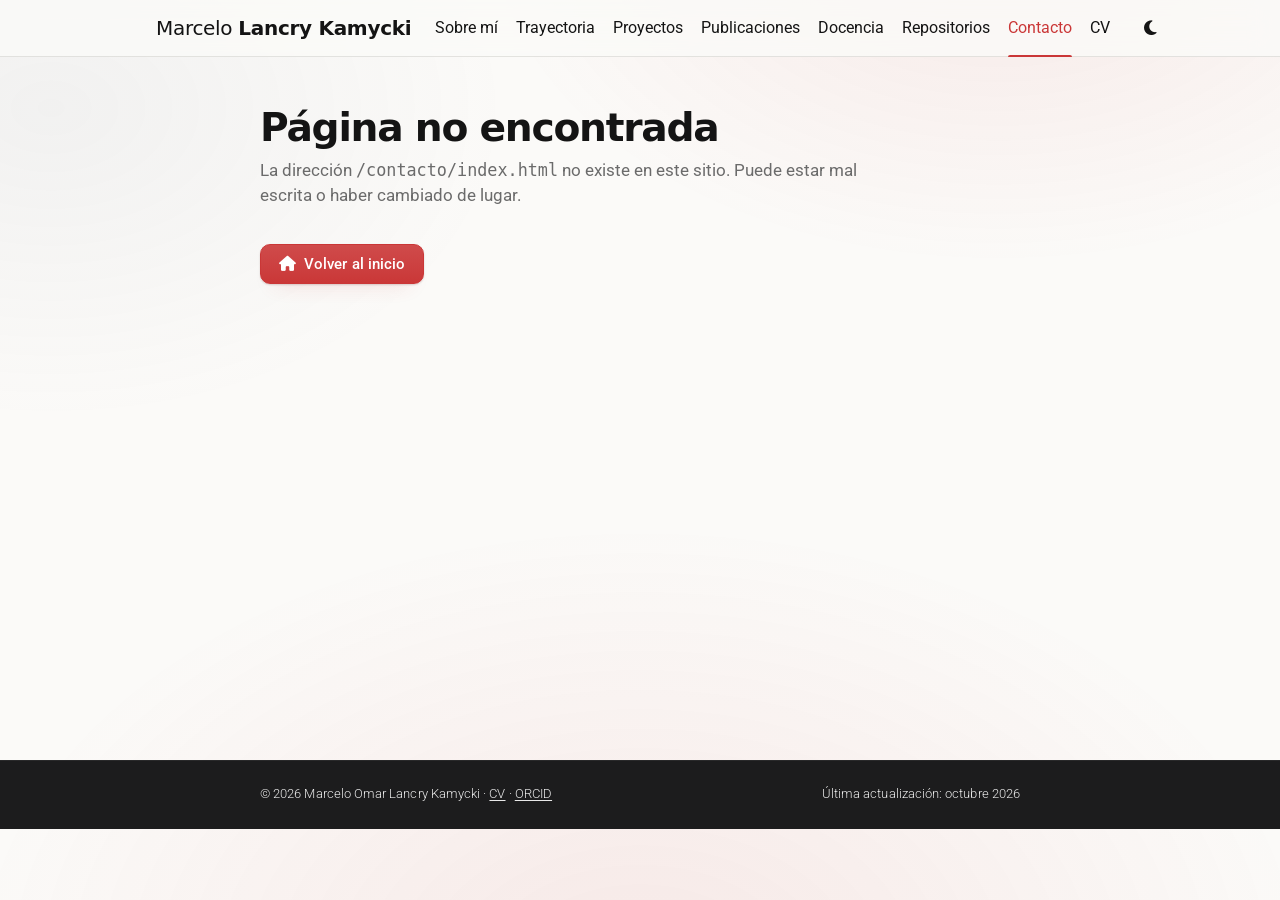
==== contacto/index.html @ e886a428 "Publicar portfolio LANKAMAR en GitHub Pages" ====
<!DOCTYPE html>
<html lang="es" data-theme="light">
  <head>
    <meta charset="UTF-8" />
    <meta name="viewport" content="width=device-width, initial-scale=1.0" />
    <link rel="icon" type="image/svg+xml" href="/favicon.svg" />
    <link rel="icon" type="image/png" sizes="32x32" href="/favicon-32.png" />
    <!-- SEO:PAGINA — generado desde seo.js -->
    <title>Contacto — Marcelo Lancry Kamycki</title>
    <meta name="description" content="Correo, perfiles profesionales y canales de contacto de Marcelo Lancry Kamycki." />
    <link rel="canonical" href="https://teal-gnat-607186.hostingersite.com/contacto" />
    <meta property="og:title" content="Contacto — Marcelo Lancry Kamycki" />
    <meta property="og:description" content="Correo, perfiles profesionales y canales de contacto de Marcelo Lancry Kamycki." />
    <meta property="og:type" content="website" />
    <meta property="og:url" content="https://teal-gnat-607186.hostingersite.com/contacto" />
    <meta property="og:image" content="https://teal-gnat-607186.hostingersite.com/og-image.png" />
    <meta property="og:image:width" content="1200" />
    <meta property="og:image:height" content="630" />
    <meta property="og:image:alt" content="Marcelo Lancry Kamycki — LANKAMAR: proyectos y herramientas digitales" />
    <meta name="twitter:card" content="summary_large_image" />
    <meta name="twitter:title" content="Contacto — Marcelo Lancry Kamycki" />
    <meta name="twitter:description" content="Correo, perfiles profesionales y canales de contacto de Marcelo Lancry Kamycki." />
    <meta name="twitter:image" content="https://teal-gnat-607186.hostingersite.com/og-image.png" />
    <script type="application/ld+json">{"@context":"https://schema.org","@type":"Person","name":"Marcelo Omar Lancry Kamycki","alternateName":"LANKAMAR","url":"https://teal-gnat-607186.hostingersite.com/","image":"https://teal-gnat-607186.hostingersite.com/retrato-portada.jpg","jobTitle":"Especialista en tecnologías educativas y prototipos con inteligencia artificial","worksFor":{"@type":"Organization","name":"Hospital de Clínicas José de San Martín (UBA)"},"affiliation":[{"@type":"Organization","name":"CITEP-UBA"},{"@type":"Organization","name":"Universidad de Buenos Aires"}],"sameAs":["https://www.linkedin.com/in/lankamar","https://github.com/lankamar","https://orcid.org/0009-0008-8196-6291","https://www.credly.com/users/marcelo-omar-lancry-kamycki"]}</script>
    <!-- /SEO:PAGINA -->
    <meta name="author" content="Marcelo Omar Lancry Kamycki" />

    <script>
      (function () {
        try {
          var t = localStorage.getItem("theme");
          var q = new URLSearchParams(location.search).get("theme");
          if (q === "dark" || q === "light") {
            t = q;
            localStorage.setItem("theme", q);
          }
          if (t === "dark" || t === "light") {
            document.documentElement.setAttribute("data-theme", t);
          }
        } catch (e) {}
      })();
    </script>

    <link rel="preconnect" href="https://fonts.googleapis.com" />
    <link rel="preconnect" href="https://fonts.gstatic.com" crossorigin />
    <link
      href="https://fonts.googleapis.com/css2?family=Roboto:wght@300;400;500;700&family=Roboto+Slab:wght@400;600;700&display=swap"
      rel="stylesheet"
    />
    <link
      rel="stylesheet"
      href="https://cdnjs.cloudflare.com/ajax/libs/font-awesome/6.5.2/css/all.min.css"
      integrity="sha512-SnH5WK+bZxgPHs44uWIX+LLJAJ9/2PkPKZ5QiAj6Ta86w+fsb2TkcmfRyVX3pBnMFcV7oQPJkl9QevSCWr3W6A=="
      crossorigin="anonymous"
      referrerpolicy="no-referrer"
    />
    <script type="module" crossorigin src="/assets/index-DptI-uwq.js"></script>
    <link rel="stylesheet" crossorigin href="/assets/index-BQ9bZYKk.css">
  </head>
  <body>
    <div id="root"></div>
  </body>
</html>
---- assets/index-BQ9bZYKk.css ----
:root{--bg: #fbfaf8;--bg-soft: #f4f1ed;--text: #141414;--muted: #6b6b6b;--accent: #ca3737;--accent-strong: #a92c2c;--accent-soft: rgba(202, 55, 55, .07);--accent-glow: rgba(202, 55, 55, .16);--accent-ring: rgba(202, 55, 55, .3);--border: rgba(28, 22, 18, .1);--border-strong: rgba(28, 22, 18, .22);--card: #ffffff;--glass: rgba(251, 250, 248, .82);--halo-warm: rgba(202, 55, 55, .09);--halo-cool: rgba(110, 120, 140, .065);--frame-bg: linear-gradient(158deg, #ffffff, #f7f2ee);--shadow-xs: 0 1px 2px rgba(32, 24, 18, .05);--shadow-sm: 0 1px 2px rgba(32, 24, 18, .05), 0 6px 16px -12px rgba(32, 24, 18, .22);--shadow-md: 0 2px 4px rgba(32, 24, 18, .04), 0 18px 36px -24px rgba(32, 24, 18, .35);--footer-bg: #1c1c1d;--footer-text: #e8e8e8;--nav-h: 57px;--max: 800px;--font-body: "Roboto", -apple-system, BlinkMacSystemFont, "Segoe UI", Helvetica, Arial, sans-serif;--font-head: ui-sans-serif, system-ui, -apple-system, "Segoe UI", Roboto, Helvetica, Arial, sans-serif}html[data-theme=dark]{--bg: #191a1b;--bg-soft: #212325;--text: #e8e8e8;--muted: #b9b9b8;--accent: #e8695f;--accent-strong: #f08a80;--accent-soft: rgba(232, 105, 95, .12);--accent-glow: rgba(232, 105, 95, .22);--accent-ring: rgba(232, 105, 95, .42);--border: rgba(255, 255, 255, .1);--border-strong: rgba(255, 255, 255, .22);--card: #202224;--glass: rgba(25, 26, 27, .8);--halo-warm: rgba(232, 105, 95, .13);--halo-cool: rgba(120, 150, 175, .07);--frame-bg: linear-gradient(158deg, #26282a, #1d1f21);--shadow-xs: 0 1px 2px rgba(0, 0, 0, .35);--shadow-sm: 0 1px 2px rgba(0, 0, 0, .35), 0 8px 20px -14px rgba(0, 0, 0, .6);--shadow-md: 0 2px 6px rgba(0, 0, 0, .35), 0 22px 44px -28px rgba(0, 0, 0, .75);--footer-bg: #e8e8e8;--footer-text: #1c1c1d}*,*:before,*:after{box-sizing:border-box}html{scroll-behavior:smooth;background:var(--bg);transition:background-color .25s ease}body:before{content:"";position:fixed;top:0;right:0;bottom:0;left:0;z-index:-1;pointer-events:none;background:radial-gradient(52rem 34rem at 78% -8%,var(--halo-warm),transparent 62%),radial-gradient(44rem 30rem at 4% 12%,var(--halo-cool),transparent 65%),radial-gradient(60rem 40rem at 50% 108%,var(--halo-warm),transparent 70%)}body{margin:0;padding-top:var(--nav-h);background:transparent;color:var(--text);font-family:var(--font-body);font-size:16px;font-weight:300;line-height:1.5;-webkit-font-smoothing:antialiased;text-rendering:optimizeLegibility;transition:color .25s ease}::selection{background:color-mix(in srgb,var(--accent) 22%,transparent);color:var(--text)}h1,h2,h3,h4{font-family:var(--font-head);color:var(--text);font-weight:600;line-height:1.15;letter-spacing:-.022em;text-wrap:balance;margin:0 0 .5rem}h1{font-size:2.45rem;letter-spacing:-.032em;margin-bottom:.5rem}h2{font-size:1.65rem;letter-spacing:-.024em;margin-top:3rem;margin-bottom:.85rem}h3{font-size:1.15rem;letter-spacing:-.012em;font-weight:600;margin-bottom:.35rem}p{margin:0 0 .7rem;line-height:1.62;text-wrap:pretty}a{color:var(--accent);text-decoration:none;transition:color .16s ease}a:not(.btn):hover,a:not(.btn):focus-visible{color:var(--accent);text-decoration:underline;text-decoration-thickness:1px;text-underline-offset:3px;text-decoration-color:color-mix(in srgb,currentColor 55%,transparent)}a:focus-visible,button:focus-visible{outline:2px solid var(--accent);outline-offset:3px}strong,b{font-weight:700}hr{border:0;border-top:1px solid var(--border);margin:2rem 0}small,.muted{color:var(--muted)}.container{width:100%;max-width:var(--max);margin:0 auto;padding:0 20px}.navbar{position:fixed;top:0;left:0;right:0;height:var(--nav-h);z-index:100;background:var(--glass);-webkit-backdrop-filter:blur(14px) saturate(1.15);backdrop-filter:blur(14px) saturate(1.15);border-bottom:1px solid var(--border);transition:background-color .25s ease,border-color .25s ease}@supports not ((backdrop-filter: blur(1px)) or (-webkit-backdrop-filter: blur(1px))){.navbar{background:var(--bg)}}.nav-inner{max-width:1000px;height:100%;margin:0 auto;padding:0 16px;display:flex;align-items:center;gap:16px}.brand{font-family:var(--font-head);font-size:1.25rem;font-weight:100;color:var(--text);white-space:nowrap;letter-spacing:-.015em;transition:opacity .18s ease}.brand b{font-weight:700}.brand:hover{text-decoration:none;color:var(--text);opacity:.72}.nav-links{display:flex;align-items:center;gap:2px;margin-left:auto;list-style:none;padding:0;margin-bottom:0;margin-top:0}.nav-links a{position:relative;display:inline-flex;align-items:center;height:var(--nav-h);padding:0 8px;font-size:1rem;font-weight:400;color:var(--text);white-space:nowrap;transition:color .18s ease}.nav-links a:after{content:"";position:absolute;left:8px;right:8px;bottom:0;height:2px;border-radius:2px 2px 0 0;background:var(--accent);transform:scaleX(0);transform-origin:left center;transition:transform .22s cubic-bezier(.4,0,.2,1)}.nav-links a:hover,.nav-links a:focus-visible{color:var(--accent);text-decoration:none}.nav-links a:hover:after,.nav-links a:focus-visible:after,.nav-links a.active:after{transform:scaleX(1)}.nav-links a.active{color:var(--accent)}.theme-toggle{display:inline-flex;align-items:center;justify-content:center;width:34px;height:34px;margin-left:4px;border:0;border-radius:999px;background:transparent;color:var(--text);font-size:1.05rem;cursor:pointer;transition:background-color .18s ease,color .18s ease,transform .18s ease}.theme-toggle:hover{color:var(--accent);background:var(--bg-soft)}.theme-toggle:active{transform:scale(.94)}html[data-theme=dark] .theme-toggle .fa-moon,html[data-theme=light] .theme-toggle .fa-sun{display:none}html[data-theme=dark] .btn:not(.btn-outline),html[data-theme=dark] .btn:not(.btn-outline):hover{color:#191a1b}html[data-theme=dark] .btn-outline,html[data-theme=dark] .btn-outline:hover{color:var(--accent)}html[data-theme=dark] .badge{color:#191a1b}.nav-burger{display:none;width:40px;height:40px;border:0;border-radius:999px;background:transparent;color:var(--text);font-size:1.2rem;cursor:pointer;transition:background-color .18s ease,color .18s ease}.nav-burger:hover{background:var(--bg-soft);color:var(--accent)}main{min-height:calc(100vh - var(--nav-h) - 140px);padding:48px 0 72px}.page{animation:page-fade .55s ease both}@keyframes page-fade{0%{opacity:0}to{opacity:1}}@media(prefers-reduced-motion:reduce){.page{animation:none}html{scroll-behavior:auto}*,*:before,*:after{transition-duration:.01ms!important;animation-duration:.01ms!important;animation-iteration-count:1!important}.btn:hover,.btn:active,.btn-outline:hover,.social-row a:hover,.social-row a:active,.repo-card:hover,.repo-card:active,.theme-toggle:active{transform:none}}.affil{font-size:1.05rem;font-weight:400;line-height:1.5;color:var(--muted);margin-bottom:2.2rem;max-width:60ch}.affil b{font-weight:500;color:var(--text)}.profile{display:grid;grid-template-columns:minmax(0,1fr) 240px;gap:32px;align-items:start}.photo-frame{position:relative;width:240px;padding:7px;border-radius:26px;border:1px solid var(--border);background:var(--frame-bg);box-shadow:var(--shadow-md),inset 0 1px #ffffff59,0 0 44px -4px var(--accent-glow)}.profile-photo{width:100%;height:auto;aspect-ratio:3 / 4;object-fit:cover;object-position:center top;border-radius:20px;display:block}.social-row{display:flex;flex-wrap:wrap;gap:20px;margin-top:1.4rem;font-size:2rem;line-height:1}.social-row a{color:var(--text);display:inline-flex;align-items:center;justify-content:center;width:36px;height:36px;border-radius:8px;transition:color .18s ease,background-color .18s ease,transform .18s ease}.social-row a:hover{color:var(--accent);background:var(--accent-soft);text-decoration:none;transform:translateY(-1px)}.social-row a:active{transform:translateY(0) scale(.96)}.actions{display:flex;flex-wrap:wrap;gap:10px;margin-top:1.4rem}.btn{display:inline-flex;align-items:center;gap:8px;padding:10px 18px;border-radius:10px;border:1px solid var(--accent);background:linear-gradient(180deg,color-mix(in srgb,var(--accent) 90%,#fff),var(--accent));color:#fff;font-family:var(--font-body);font-size:.95rem;font-weight:500;letter-spacing:.005em;line-height:1.2;cursor:pointer;box-shadow:0 1px 2px #4610102e,0 12px 22px -16px var(--accent-ring);transition:background-color .18s ease,border-color .18s ease,box-shadow .2s ease,transform .16s ease}.btn:hover{background:var(--accent-strong);border-color:var(--accent-strong);color:#fff;text-decoration:none;transform:translateY(-1px);box-shadow:0 2px 4px #46101033,0 18px 30px -18px var(--accent-ring)}.btn:active{transform:translateY(0) scale(.995);box-shadow:0 1px 2px #46101033}.btn-outline{background:transparent;color:var(--accent);border-color:color-mix(in srgb,var(--accent) 40%,transparent);box-shadow:none}.btn-outline:hover{background:var(--accent-soft);border-color:var(--accent);color:var(--accent);transform:translateY(-1px);box-shadow:0 12px 24px -20px var(--accent-ring)}.news{list-style:none;padding:0;margin:0}.news li{display:grid;grid-template-columns:108px minmax(0,1fr);gap:16px;padding:8px 0}.news .date{color:var(--muted);font-size:.88rem;font-weight:400;letter-spacing:.01em;font-variant-numeric:tabular-nums;padding-top:3px}.pub{padding:14px 0;border-bottom:1px solid var(--border)}.pub:first-of-type{border-top:1px solid var(--border)}.pub-head{display:flex;align-items:baseline;gap:10px;flex-wrap:wrap}.pub-title{font-weight:400;font-size:1rem}.badge{display:inline-block;padding:2px 8px;border-radius:4px;background:var(--accent);color:#fff;font-size:.66rem;font-weight:700;letter-spacing:.07em;text-transform:uppercase;vertical-align:middle}.badge-soft{background:var(--accent-soft);color:var(--accent);box-shadow:inset 0 0 0 1px color-mix(in srgb,var(--accent) 22%,transparent)}.pub-meta{margin-top:5px;color:var(--muted);font-size:.88rem;font-variant-numeric:tabular-nums}.entry{padding:16px 0;border-bottom:1px solid var(--border)}.entry:first-of-type{border-top:1px solid var(--border)}.entry-head{display:flex;justify-content:space-between;align-items:baseline;gap:16px;flex-wrap:wrap}.entry-title{font-weight:400;font-size:1.05rem}.entry-when{color:var(--muted);font-size:.88rem;font-variant-numeric:tabular-nums;white-space:nowrap}.entry-sub{color:var(--muted);font-size:.95rem;margin-top:1px}.entry-detail{color:var(--muted);font-size:.88rem;line-height:1.58;margin:5px 0 0}.entry p{margin:.5rem 0 0}.entry-body{display:flex;gap:20px;align-items:flex-start}.entry-body>div{flex:1;min-width:0}.project-thumb{width:220px;border:1px solid var(--border);border-radius:10px;box-shadow:var(--shadow-sm);display:block;flex:0 0 auto}.chips{display:flex;flex-wrap:wrap;gap:6px;margin-top:8px}.chip{font-size:.75rem;color:var(--muted);border:1px solid var(--border);border-radius:999px;padding:1px 9px;line-height:1.6;transition:border-color .18s ease,color .18s ease}.chip:hover{border-color:color-mix(in srgb,var(--accent) 30%,var(--border));color:var(--text)}.timeline{border-left:1px solid var(--border-strong);padding-left:18px;margin:1rem 0 0}.timeline .entry{border-top:0;border-bottom:1px solid var(--border);position:relative}.timeline .entry:first-of-type{border-top:0;padding-top:0}.timeline .entry:before{content:"";position:absolute;left:-22px;top:25px;width:7px;height:7px;border-radius:50%;background:var(--accent);box-shadow:0 0 0 3px var(--accent-soft)}.timeline .entry:first-of-type:before{top:9px}.timeline ul{margin:.4rem 0 0;padding-left:1.1rem;color:var(--text);font-size:.98rem}.timeline li{margin-bottom:2px}.grid-2{display:grid;grid-template-columns:repeat(2,minmax(0,1fr));gap:16px}.card{border:1px solid var(--border);border-radius:14px;padding:18px 20px;background:var(--card);box-shadow:var(--shadow-sm);transition:border-color .18s ease,box-shadow .2s ease}.card h3{margin-bottom:4px}.card p{color:var(--text);font-size:.95rem;margin:0}.card .actions{margin-top:14px}.page-sub{font-size:.95rem;font-weight:400;line-height:1.6;color:var(--muted);margin-bottom:1.4rem;max-width:62ch}.repo-grid{display:grid;grid-template-columns:repeat(2,minmax(0,1fr));gap:16px;margin-top:.4rem}.repo-card{display:flex;flex-direction:column;gap:6px;min-height:116px;padding:12px 14px;border:1px solid var(--border);border-radius:12px;background:var(--card);color:var(--text);box-shadow:var(--shadow-xs);transition:border-color .18s ease,box-shadow .2s ease,transform .18s ease}.repo-card:hover{border-color:color-mix(in srgb,var(--accent) 38%,var(--border));box-shadow:var(--shadow-md);transform:translateY(-2px)}.repo-card:active{transform:translateY(0)}.repo-name{display:flex;align-items:center;gap:7px;font-size:.95rem;font-weight:600;color:#0969da;word-break:break-word}.repo-name i{font-size:.85rem}.repo-card:hover .repo-name{text-decoration:underline}html[data-theme=dark] .repo-name{color:#58a6ff}.repo-desc{font-size:.8rem;line-height:1.5;color:var(--muted);display:-webkit-box;-webkit-line-clamp:3;-webkit-box-orient:vertical;overflow:hidden}.repo-meta{display:flex;flex-wrap:wrap;align-items:center;gap:14px;margin-top:auto;padding-top:4px;font-size:.75rem;color:var(--muted)}.repo-meta i{margin-right:4px}.repo-lang{display:inline-flex;align-items:center;gap:5px}.lang-dot{width:9px;height:9px;border-radius:50%;display:inline-block}.repo-demo{margin-left:auto;font-weight:500}.repo-demo:hover{text-decoration:underline}.cv-card{display:flex;align-items:center;justify-content:space-between;gap:16px;padding:16px 20px;border:1px solid var(--border);border-radius:14px;background:var(--card);box-shadow:var(--shadow-xs);margin-bottom:12px;transition:border-color .18s ease,box-shadow .2s ease}.cv-card:hover{border-color:var(--border-strong);box-shadow:var(--shadow-sm)}.cv-card p{margin:2px 0 0;color:var(--muted);font-size:.93rem}.contact-list{list-style:none;padding:0;margin:1.2rem 0 0}.contact-list li{display:flex;align-items:center;gap:12px;padding:9px 0;border-bottom:1px solid var(--border)}.contact-list i{width:26px;height:26px;display:inline-flex;align-items:center;justify-content:center;border-radius:7px;background:var(--accent-soft);color:var(--accent);text-align:center;font-size:.95rem;flex:0 0 auto}footer{background:var(--footer-bg);color:var(--footer-text);padding:24px 0;font-size:.8rem;font-weight:300;letter-spacing:.005em;box-shadow:inset 0 1px #ffffff0f}footer .container{display:flex;justify-content:space-between;gap:16px;flex-wrap:wrap}footer a{color:var(--footer-text);text-decoration:underline;text-underline-offset:2px}footer a:hover{color:var(--footer-text);opacity:.8}footer p{margin:0}@media(max-width:1080px){.nav-links{position:absolute;top:var(--nav-h);left:0;right:0;display:none;flex-direction:column;align-items:stretch;gap:0;background:var(--bg);border-bottom:1px solid var(--border);box-shadow:var(--shadow-md);padding:6px 16px 12px}.nav-links.open{display:flex}.nav-links a{height:auto;padding:10px 4px;border-bottom:1px solid var(--border)}.nav-links a:after{display:none}.nav-links li:last-child a{border-bottom:0}.nav-burger{display:inline-flex;align-items:center;justify-content:center}.theme-toggle{margin-left:auto}}@media(max-width:760px){main{padding-top:32px}h1{font-size:2rem}h2{font-size:1.45rem;margin-top:2.4rem}.affil{font-size:1rem}.profile{grid-template-columns:1fr;gap:22px}.photo-frame{width:200px;justify-self:start;order:-1}.social-row{gap:4px;font-size:1.55rem}.social-row a{width:30px;height:30px}.news li{grid-template-columns:1fr;gap:2px}.grid-2,.repo-grid{grid-template-columns:1fr}.entry-body{flex-direction:column}.project-thumb{width:100%}.cv-card{flex-direction:column;align-items:flex-start}footer .container{flex-direction:column}}@media(max-width:360px){.brand{font-size:1rem}}
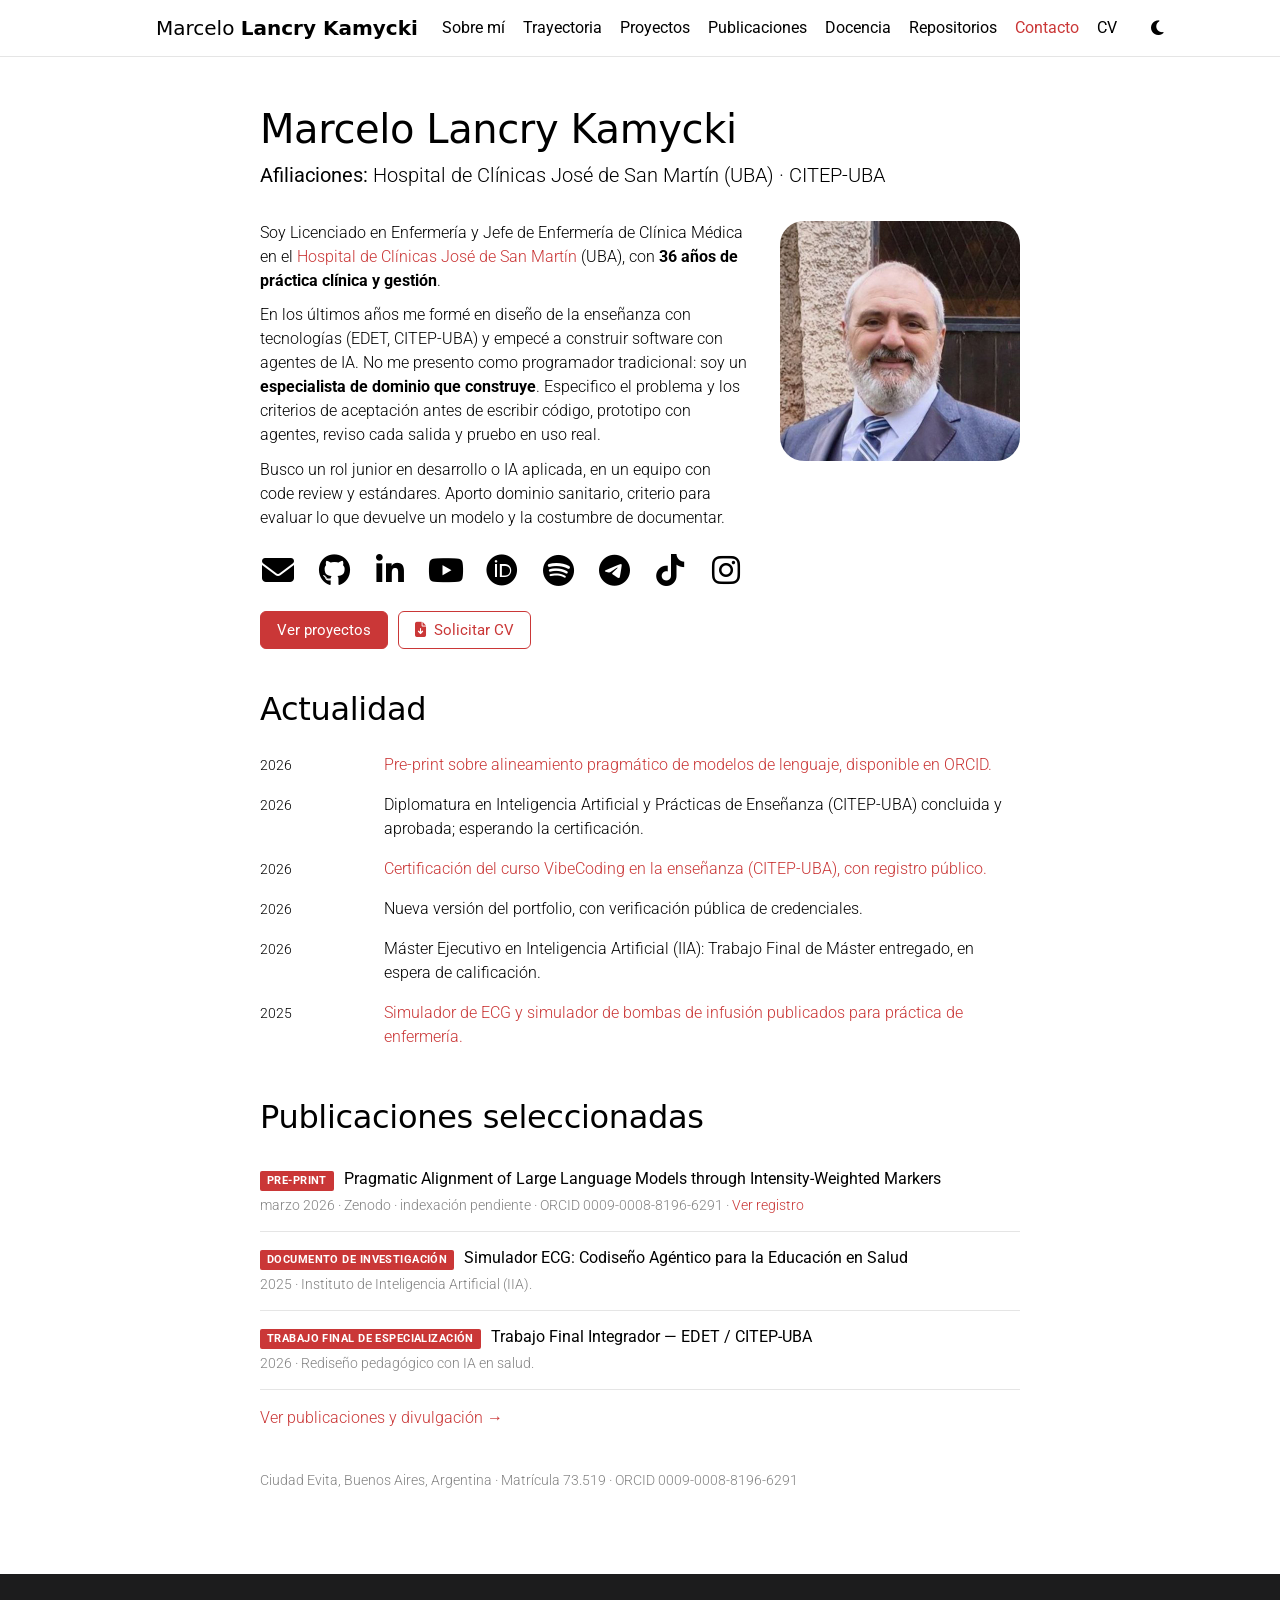
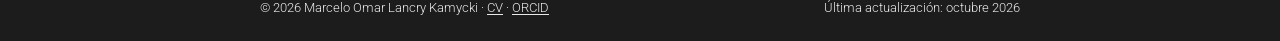
==== commit cb71398b: "CV: aclarar verificación por correo y retirar descargas directas Publica la pestaña CV revisada en e" ====
--- a/contacto/index.html
+++ b/contacto/index.html
@@ -3,27 +3,12 @@
   <head>
     <meta charset="UTF-8" />
     <meta name="viewport" content="width=device-width, initial-scale=1.0" />
-    <link rel="icon" type="image/svg+xml" href="/favicon.svg" />
-    <link rel="icon" type="image/png" sizes="32x32" href="/favicon-32.png" />
-    <!-- SEO:PAGINA — generado desde seo.js -->
-    <title>Contacto — Marcelo Lancry Kamycki</title>
-    <meta name="description" content="Correo, perfiles profesionales y canales de contacto de Marcelo Lancry Kamycki." />
-    <link rel="canonical" href="https://teal-gnat-607186.hostingersite.com/contacto" />
-    <meta property="og:title" content="Contacto — Marcelo Lancry Kamycki" />
-    <meta property="og:description" content="Correo, perfiles profesionales y canales de contacto de Marcelo Lancry Kamycki." />
+    
+    <meta name="description" content="Marcelo Omar Lancry Kamycki: Licenciado en Enfermería, Jefe de Enfermería (UBA) y desarrollador asistido por IA. Herramientas para salud y educación." />
+    <meta name="author" content="Marcelo Omar Lancry Kamycki" />
+    <meta property="og:title" content="Marcelo Lancry Kamycki — LANKAMAR" />
+    <meta property="og:description" content="Enfermería, gestión hospitalaria e inteligencia artificial aplicada a salud y educación." />
     <meta property="og:type" content="website" />
-    <meta property="og:url" content="https://teal-gnat-607186.hostingersite.com/contacto" />
-    <meta property="og:image" content="https://teal-gnat-607186.hostingersite.com/og-image.png" />
-    <meta property="og:image:width" content="1200" />
-    <meta property="og:image:height" content="630" />
-    <meta property="og:image:alt" content="Marcelo Lancry Kamycki — LANKAMAR: proyectos y herramientas digitales" />
-    <meta name="twitter:card" content="summary_large_image" />
-    <meta name="twitter:title" content="Contacto — Marcelo Lancry Kamycki" />
-    <meta name="twitter:description" content="Correo, perfiles profesionales y canales de contacto de Marcelo Lancry Kamycki." />
-    <meta name="twitter:image" content="https://teal-gnat-607186.hostingersite.com/og-image.png" />
-    <script type="application/ld+json">{"@context":"https://schema.org","@type":"Person","name":"Marcelo Omar Lancry Kamycki","alternateName":"LANKAMAR","url":"https://teal-gnat-607186.hostingersite.com/","image":"https://teal-gnat-607186.hostingersite.com/retrato-portada.jpg","jobTitle":"Especialista en tecnologías educativas y prototipos con inteligencia artificial","worksFor":{"@type":"Organization","name":"Hospital de Clínicas José de San Martín (UBA)"},"affiliation":[{"@type":"Organization","name":"CITEP-UBA"},{"@type":"Organization","name":"Universidad de Buenos Aires"}],"sameAs":["https://www.linkedin.com/in/lankamar","https://github.com/lankamar","https://orcid.org/0009-0008-8196-6291","https://www.credly.com/users/marcelo-omar-lancry-kamycki"]}</script>
-    <!-- /SEO:PAGINA -->
-    <meta name="author" content="Marcelo Omar Lancry Kamycki" />
 
     <script>
       (function () {
@@ -54,9 +39,28 @@
       crossorigin="anonymous"
       referrerpolicy="no-referrer"
     />
-    <script type="module" crossorigin src="/assets/index-DptI-uwq.js"></script>
-    <link rel="stylesheet" crossorigin href="/assets/index-BQ9bZYKk.css">
-  </head>
+    <script type="module" crossorigin src="/assets/index-Da2te-rT.js"></script>
+    <link rel="stylesheet" crossorigin href="/assets/index-DfGlC-lY.css">
+  <!-- SEO:PAGINA — generado desde seo.js -->
+    <title>Contacto — Marcelo Lancry Kamycki</title>
+    <meta name="description" content="Correo, perfiles profesionales y canales de contacto de Marcelo Lancry Kamycki." />
+    <link rel="canonical" href="https://lankamar.github.io/contacto" />
+    <meta property="og:title" content="Contacto — Marcelo Lancry Kamycki" />
+    <meta property="og:description" content="Correo, perfiles profesionales y canales de contacto de Marcelo Lancry Kamycki." />
+    <meta property="og:type" content="website" />
+    <meta property="og:url" content="https://lankamar.github.io/contacto" />
+    <meta property="og:image" content="https://lankamar.github.io/og-image.png" />
+    <meta property="og:image:width" content="1200" />
+    <meta property="og:image:height" content="630" />
+    <meta property="og:image:alt" content="Marcelo Lancry Kamycki — LANKAMAR: proyectos y herramientas digitales" />
+    <meta name="twitter:card" content="summary_large_image" />
+    <meta name="twitter:title" content="Contacto — Marcelo Lancry Kamycki" />
+    <meta name="twitter:description" content="Correo, perfiles profesionales y canales de contacto de Marcelo Lancry Kamycki." />
+    <meta name="twitter:image" content="https://lankamar.github.io/og-image.png" />
+    <script type="application/ld+json">{"@context":"https://schema.org","@type":"Person","name":"Marcelo Omar Lancry Kamycki","alternateName":"LANKAMAR","url":"https://lankamar.github.io/","image":"https://lankamar.github.io/retrato-portada.jpg","jobTitle":"Licenciado en Enfermería y Jefe de Enfermería","worksFor":{"@type":"Organization","name":"Hospital de Clínicas José de San Martín (UBA)"},"affiliation":[{"@type":"Organization","name":"CITEP-UBA"},{"@type":"Organization","name":"Universidad de Buenos Aires"}],"sameAs":["https://www.linkedin.com/in/lankamar","https://github.com/lankamar","https://orcid.org/0009-0008-8196-6291","https://scholar.google.com/citations?user=ERLQOWcAAAAJ&hl=es","https://www.credly.com/users/marcelo-omar-lancry-kamycki"]}</script>
+    <!-- /SEO:PAGINA -->
+
+</head>
   <body>
     <div id="root"></div>
   </body>
--- a/assets/index-DfGlC-lY.css
+++ b/assets/index-DfGlC-lY.css
@@ -0,0 +1 @@
+:root{--bg: #ffffff;--bg-soft: #f7f7f7;--text: #000000;--muted: #828282;--accent: #ca3737;--accent-hover: #ca3737;--accent-soft: rgba(202, 55, 55, .07);--border: rgba(0, 0, 0, .1);--border-strong: rgba(0, 0, 0, .25);--card: #ffffff;--footer-bg: #1c1c1d;--footer-text: #e8e8e8;--nav-h: 57px;--max: 800px;--font-body: "Roboto", -apple-system, BlinkMacSystemFont, "Segoe UI", Helvetica, Arial, sans-serif;--font-head: ui-sans-serif, system-ui, -apple-system, "Segoe UI", Roboto, Helvetica, Arial, sans-serif}html[data-theme=dark]{--bg: #1c1c1d;--bg-soft: #232426;--text: #e8e8e8;--muted: #c9c9c9;--accent: #2698ba;--accent-hover: #2698ba;--accent-soft: rgba(38, 152, 186, .14);--border: #424246;--border-strong: #5c5c61;--card: #212529;--footer-bg: #e8e8e8;--footer-text: #1c1c1d}*,*:before,*:after{box-sizing:border-box}html{scroll-behavior:smooth;background:var(--bg)}body{margin:0;padding-top:var(--nav-h);background:var(--bg);color:var(--text);font-family:var(--font-body);font-size:16px;font-weight:300;line-height:1.5;-webkit-font-smoothing:antialiased;text-rendering:optimizeLegibility;transition:background-color .25s ease,color .25s ease}h1,h2,h3,h4{font-family:var(--font-head);color:var(--text);font-weight:300;line-height:1.2;letter-spacing:-.01em;margin:0 0 .5rem}h1{font-size:2.5rem;margin-bottom:.5rem}h2{font-size:2rem;margin-top:2.6rem;margin-bottom:1rem}h3{font-size:1.25rem;font-weight:400;margin-bottom:.35rem}p{margin:0 0 .65rem}a{color:var(--accent);text-decoration:none}a:hover,a:focus-visible{color:var(--accent);text-decoration:underline;text-underline-offset:2px}a:focus-visible,button:focus-visible{outline:2px solid var(--accent);outline-offset:3px;border-radius:2px}strong,b{font-weight:700}hr{border:0;border-top:1px solid var(--border);margin:2rem 0}small,.muted{color:var(--muted)}.container{width:100%;max-width:var(--max);margin:0 auto;padding:0 20px}.navbar{position:fixed;top:0;left:0;right:0;height:var(--nav-h);z-index:100;background:var(--bg);border-bottom:1px solid var(--border)}.nav-inner{max-width:1000px;height:100%;margin:0 auto;padding:0 16px;display:flex;align-items:center;gap:16px}.brand{font-family:var(--font-head);font-size:1.25rem;font-weight:100;color:var(--text);white-space:nowrap;letter-spacing:0}.brand b{font-weight:700}.brand:hover{text-decoration:none;color:var(--text)}.nav-links{display:flex;align-items:center;gap:2px;margin-left:auto;list-style:none;padding:0;margin-bottom:0;margin-top:0}.nav-links a{display:inline-block;padding:7px 8px;font-size:1rem;font-weight:400;color:var(--text);white-space:nowrap}.nav-links a:hover{color:var(--accent);text-decoration:none}.nav-links a.active{color:var(--accent)}.theme-toggle{display:inline-flex;align-items:center;justify-content:center;width:34px;height:34px;margin-left:4px;border:0;background:transparent;color:var(--text);font-size:1.05rem;cursor:pointer}.theme-toggle:hover{color:var(--accent)}html[data-theme=dark] .theme-toggle .fa-moon,html[data-theme=light] .theme-toggle .fa-sun{display:none}html[data-theme=dark] .btn:not(.btn-outline),html[data-theme=dark] .btn:not(.btn-outline):hover{color:#0c1a1f}html[data-theme=dark] .btn-outline,html[data-theme=dark] .btn-outline:hover{color:var(--accent)}html[data-theme=dark] .badge{color:#0c1a1f}.nav-burger{display:none;width:40px;height:40px;border:0;background:transparent;color:var(--text);font-size:1.2rem;cursor:pointer}main{min-height:calc(100vh - var(--nav-h) - 140px);padding:48px 0 72px}.page{animation:page-fade .55s ease both}@keyframes page-fade{0%{opacity:0}to{opacity:1}}@media(prefers-reduced-motion:reduce){.page{animation:none}html{scroll-behavior:auto}}.affil{font-size:1.25rem;font-weight:300;line-height:1.4;margin-bottom:2rem}.affil b{font-weight:400}.profile{display:grid;grid-template-columns:minmax(0,1fr) 240px;gap:32px;align-items:start}.profile-photo{width:240px;height:240px;object-fit:cover;object-position:center 12%;border-radius:24px;display:block}.social-row{display:flex;flex-wrap:wrap;gap:20px;margin-top:1.4rem;font-size:2rem;line-height:1}.social-row a{color:var(--text);display:inline-flex;align-items:center;justify-content:center;width:36px;height:36px}.social-row a:hover{color:var(--accent);text-decoration:none}.actions{display:flex;flex-wrap:wrap;gap:10px;margin-top:1.4rem}.btn{display:inline-flex;align-items:center;gap:8px;padding:9px 16px;border-radius:6px;border:1px solid var(--accent);background:var(--accent);color:#fff;font-family:var(--font-body);font-size:.95rem;font-weight:400;line-height:1.2;cursor:pointer}.btn:hover{background:var(--accent);border-color:var(--accent);color:#fff;text-decoration:none;opacity:.88}.btn-outline{background:transparent;color:var(--accent)}.btn-outline:hover{background:var(--accent-soft);color:var(--accent)}.news{list-style:none;padding:0;margin:0}.news li{display:grid;grid-template-columns:108px minmax(0,1fr);gap:16px;padding:8px 0}.news .date{color:var(--text);font-size:.9rem;padding-top:2px}.pub{padding:14px 0;border-bottom:1px solid var(--border)}.pub:first-of-type{border-top:1px solid var(--border)}.pub-head{display:flex;align-items:baseline;gap:10px;flex-wrap:wrap}.pub-title{font-weight:400;font-size:1rem}.badge{display:inline-block;padding:2px 7px;border-radius:2px;background:var(--accent);color:#fff;font-size:.68rem;font-weight:700;letter-spacing:.04em;text-transform:uppercase;vertical-align:middle}.badge-soft{background:var(--accent-soft);color:var(--accent)}.pub-meta{margin-top:4px;color:var(--muted);font-size:.9rem}.entry{padding:16px 0;border-bottom:1px solid var(--border)}.entry:first-of-type{border-top:1px solid var(--border)}.entry-head{display:flex;justify-content:space-between;align-items:baseline;gap:16px;flex-wrap:wrap}.entry-title{font-weight:400;font-size:1.05rem}.entry-when{color:var(--muted);font-size:.9rem;white-space:nowrap}.entry-sub{color:var(--muted);font-size:.95rem;margin-top:1px}.entry-detail{color:var(--muted);font-size:.9rem;line-height:1.55;margin:4px 0 0}.entry p{margin:.5rem 0 0}.entry-body{display:flex;gap:20px;align-items:flex-start}.entry-body>div{flex:1;min-width:0}.project-thumb{width:220px;border:1px solid var(--border);border-radius:8px;display:block;flex:0 0 auto}.chips{display:flex;flex-wrap:wrap;gap:6px;margin-top:8px}.chip{font-size:.75rem;color:var(--muted);border:1px solid var(--border);border-radius:999px;padding:1px 9px;line-height:1.6}.timeline{border-left:1px solid var(--border-strong);padding-left:18px;margin:1rem 0 0}.timeline .entry{border-top:0;border-bottom:1px solid var(--border);position:relative}.timeline .entry:first-of-type{border-top:0;padding-top:0}.timeline .entry:before{content:"";position:absolute;left:-22px;top:25px;width:7px;height:7px;border-radius:50%;background:var(--accent)}.timeline .entry:first-of-type:before{top:9px}.timeline ul{margin:.4rem 0 0;padding-left:1.1rem;color:var(--text);font-size:.98rem}.timeline li{margin-bottom:2px}.grid-2{display:grid;grid-template-columns:repeat(2,minmax(0,1fr));gap:16px}.card{border:1px solid var(--border);border-radius:12px;padding:18px 20px;background:var(--card)}.card h3{margin-bottom:4px}.card p{color:var(--text);font-size:.95rem;margin:0}.card .actions{margin-top:14px}.page-sub{font-size:.9rem;font-weight:700;margin-bottom:1.4rem}.repo-grid{display:grid;grid-template-columns:repeat(2,minmax(0,1fr));gap:16px;margin-top:.4rem}.repo-card{display:flex;flex-direction:column;gap:6px;min-height:116px;padding:12px 14px;border:1px solid var(--border);border-radius:6px;background:var(--card);color:var(--text)}.repo-card:hover{border-color:var(--border-strong)}.repo-name{display:flex;align-items:center;gap:7px;font-size:.95rem;font-weight:600;color:#0969da;word-break:break-word}.repo-name i{font-size:.85rem}.repo-card:hover .repo-name{text-decoration:underline}html[data-theme=dark] .repo-name{color:#58a6ff}.repo-desc{font-size:.8rem;line-height:1.5;color:var(--muted);display:-webkit-box;-webkit-line-clamp:3;-webkit-box-orient:vertical;overflow:hidden}.repo-meta{display:flex;flex-wrap:wrap;align-items:center;gap:14px;margin-top:auto;padding-top:4px;font-size:.75rem;color:var(--muted)}.repo-meta i{margin-right:4px}.repo-lang{display:inline-flex;align-items:center;gap:5px}.lang-dot{width:9px;height:9px;border-radius:50%;display:inline-block}.repo-demo{margin-left:auto;font-weight:500}.repo-demo:hover{text-decoration:underline}.cv-card{display:flex;align-items:center;justify-content:space-between;gap:16px;padding:16px 20px;border:1px solid var(--border);border-radius:12px;margin-bottom:12px}.cv-card p{margin:2px 0 0;color:var(--muted);font-size:.93rem}.contact-list{list-style:none;padding:0;margin:1.2rem 0 0}.contact-list li{display:flex;align-items:center;gap:12px;padding:9px 0;border-bottom:1px solid var(--border)}.contact-list i{width:22px;color:var(--accent);text-align:center;font-size:1.05rem}footer{background:var(--footer-bg);color:var(--footer-text);padding:24px 0;font-size:.8rem;font-weight:300}footer .container{display:flex;justify-content:space-between;gap:16px;flex-wrap:wrap}footer a{color:var(--footer-text);text-decoration:underline;text-underline-offset:2px}footer a:hover{color:var(--footer-text);opacity:.8}footer p{margin:0}@media(max-width:1080px){.nav-links{position:absolute;top:var(--nav-h);left:0;right:0;display:none;flex-direction:column;align-items:stretch;gap:0;background:var(--bg);border-bottom:1px solid var(--border);padding:6px 16px 12px}.nav-links.open{display:flex}.nav-links a{padding:10px 4px;border-bottom:1px solid var(--border)}.nav-links li:last-child a{border-bottom:0}.nav-burger{display:inline-flex;align-items:center;justify-content:center}.theme-toggle{margin-left:auto}}@media(max-width:760px){main{padding-top:32px}h1{font-size:2rem}h2{font-size:1.6rem;margin-top:2.1rem}.affil{font-size:1.1rem}.profile{grid-template-columns:1fr;gap:22px}.profile-photo{width:200px;height:200px;justify-self:start;order:-1}.social-row{gap:4px;font-size:1.55rem}.social-row a{width:30px;height:30px}.news li{grid-template-columns:1fr;gap:2px}.grid-2,.repo-grid{grid-template-columns:1fr}.entry-body{flex-direction:column}.project-thumb{width:100%}.cv-card{flex-direction:column;align-items:flex-start}footer .container{flex-direction:column}}
